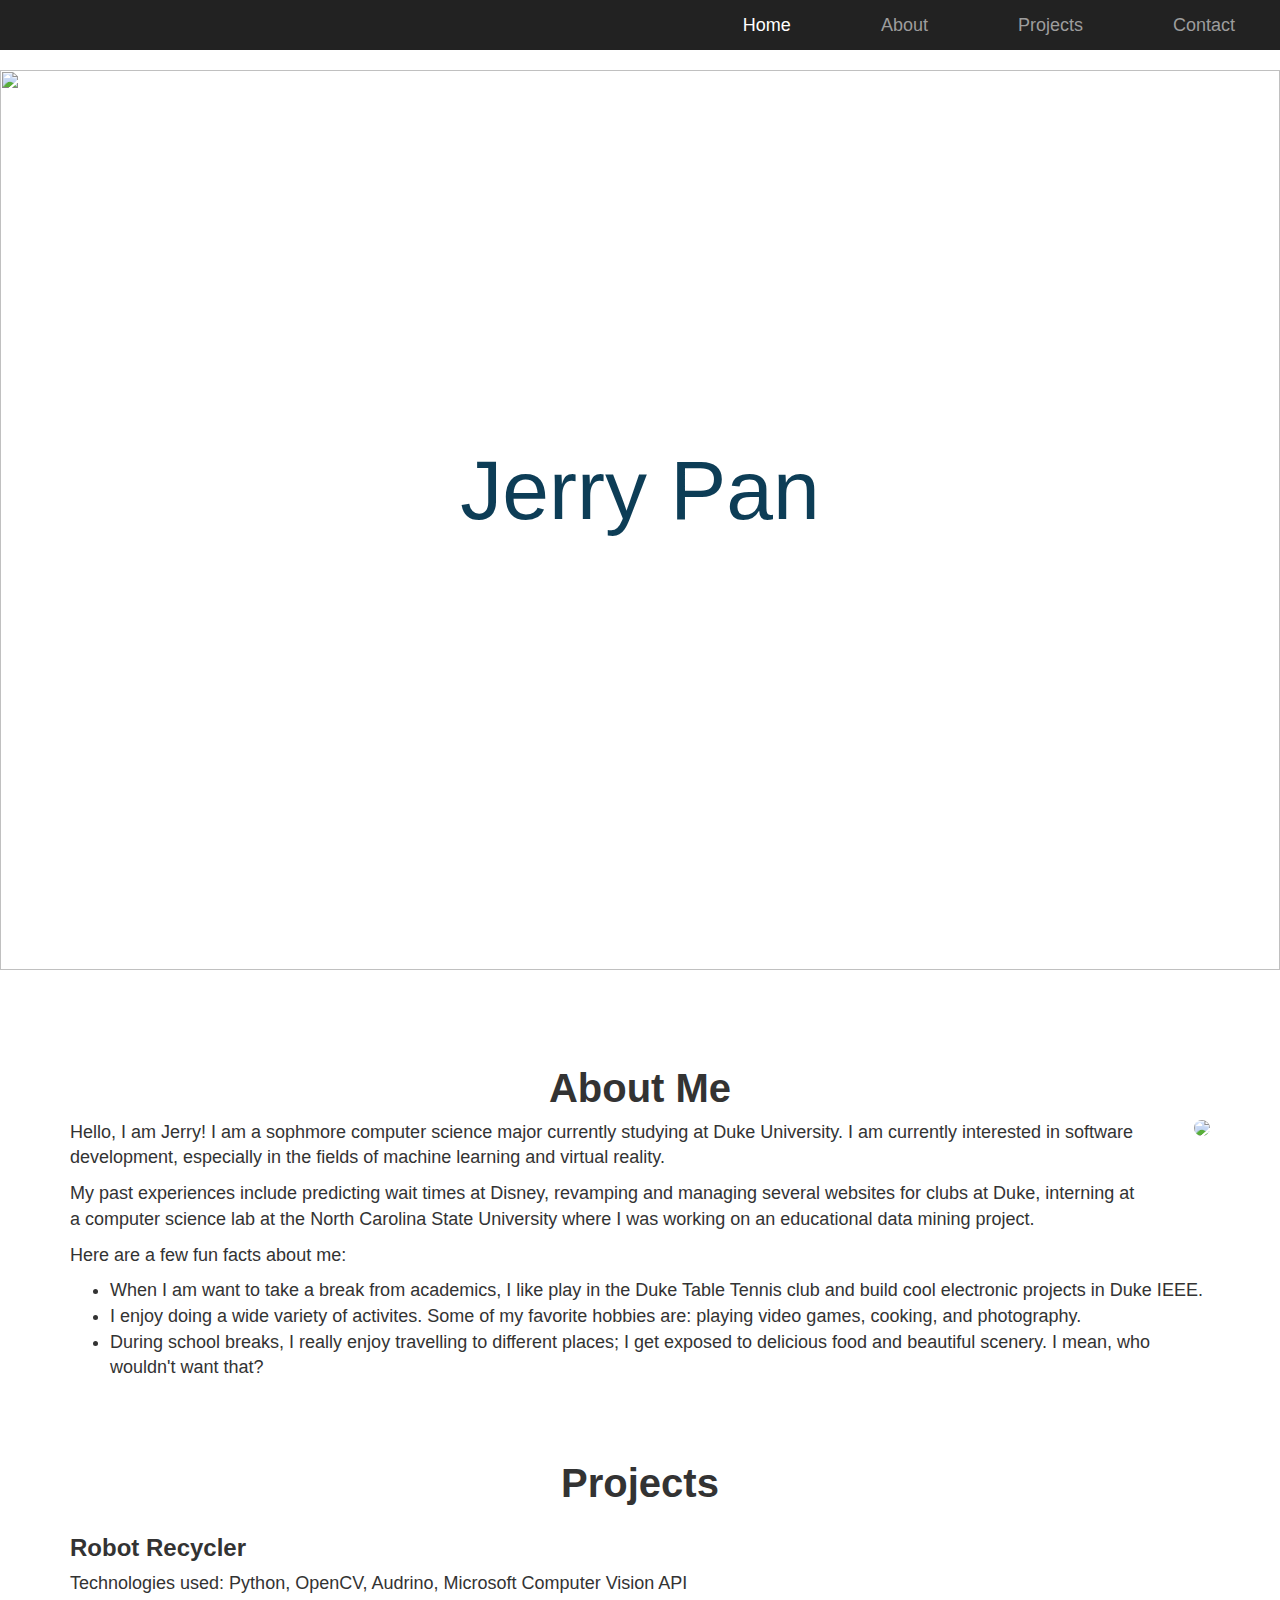
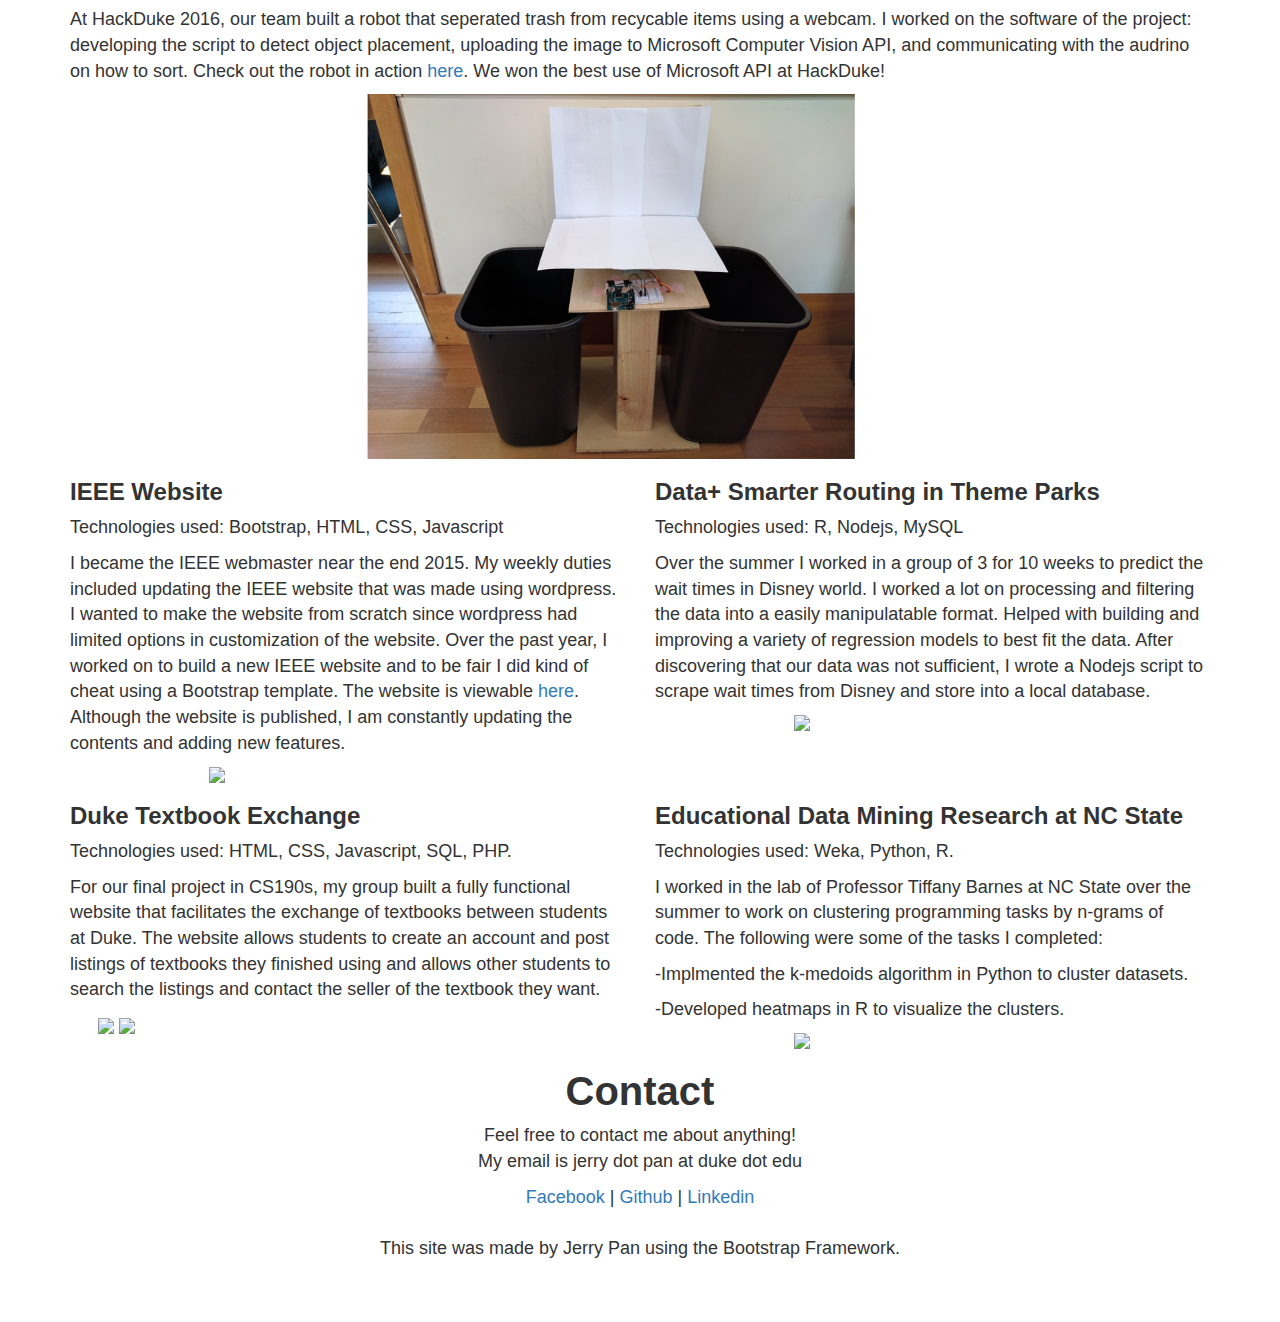
==== index.html @ 378d39f5 "Changed color theme" ====
<!DOCTYPE html>
 <html lang="en">
 <head>
  <meta charset="UTF-8">
  <meta http-equiv="X-UA-Compatible" content="IE=edge">
  <meta name="viewport" content="width=device-width, initial-scale=1">  
  <title>Jerry Pan</title>
  <link href="https://maxcdn.bootstrapcdn.com/bootstrap/3.3.6/css/bootstrap.min.css" rel="stylesheet">
  <link rel="stylesheet" href="css/styles.css">
</head>
<body data-spy="scroll" data-target=".navbar" data-offset="50">
  <header>

  <nav class="navbar navbar-default navbar-inverse navbar-static-top" role="navigation" data-spy="affix" ><!--data-offset="200"-->
    <div class="container-fluid">
    
      
      <div class="navbar-header">
        <button type="button" class="navbar-toggle collapsed" data-toggle="collapse" data-target="#bs-example-navbar-collapse-1" aria-expanded="false">
          <span class="sr-only">Toggle navigation</span>
          <span class="icon-bar"></span>
          <span class="icon-bar"></span>
          <span class="icon-bar"></span>
        </button>
      </div>

      <div class="collapse navbar-collapse" id="bs-example-navbar-collapse-1">
       <ul class="nav navbar-nav navbar-right">
              <li class="navbar-nav active"><a href="#Home">Home</a></li>
              <li class="navbar-nav"><a href="#About">About</a></li>
              <!-- <li class="navbar-nav"><a href="#pictures">Photos</a></li> -->
              <li class="navbar-nav"><a href="#Projects">Projects</a></li>
              <li class="navbar-nav"><a href="#Contact">Contact</a></li>
          </ul>
          
       
      </div><!-- /.navbar-collapse -->
    </div><!-- /.container-fluid -->
  </nav>

  </header>

<div class="content container" id="Home">
 <img class="img-responsive center-block" id="homepic" src="images/Darkened.jpg">
 <div class="row">
  <div id="overlay">  
    <section class="col-xs-12">
      <div id="headertext">
        Jerry Pan<br>
      </div>
      <div id="introtext">
        Duke computer science major passionate about the intersection of AI and Technology.      
      </div>
    </section>
  </div>
</div>
</div>

<div class="wrapper">
  <div class="content container" id="About">
    <br>
    <div class="row">
      <h2 class="text-center">About Me</h2>
      <section class="col-xs-12">
        <img id="pic5"src="images/me.JPG">
        <p>Hello, I am Jerry! I am a sophmore computer science major currently studying at Duke University. I am currently interested in software development, especially in the fields of machine learning and virtual reality.</p>
        <p> My past experiences include predicting wait times at Disney, revamping and managing several websites for clubs at Duke, interning at a computer science lab at the North Carolina State University where I was working on an educational data mining project.</p>
        <p>Here are a few fun facts about me:</p>
        <ul>
          <li>When I am want to take a break from academics, I like play in the Duke Table Tennis club and build cool electronic projects in Duke IEEE.</li>
          <li>I enjoy doing a wide variety of activites. Some of my favorite hobbies are: playing video games, cooking, and photography.</li>
          <li>During school breaks, I really enjoy travelling to different places; I get exposed to delicious food and beautiful scenery. I mean, who wouldn't want that?</li>
        </ul>
      </section>
    </div>
  </div>
</div>
<!-- <div class="wrapper1">
  <div class="content container" id="pictures">
      <div class="row">
          <section class="col-xs-12">
            <h2 class="text-center">Photo's from Cool Places I visited</h2><br>
          <div class="carousel slide" id="featured">
              <div class="carousel-inner">
                  <div class="item active">
                    <img src="images/DSCN5309.JPG">
                  </div>
                  <div class="item">
                    <img src="images/DSCN5311.JPG">
                  </div>
                  <div class="item">
                    <img src="images/DSCN5205.JPG"> 
                  </div>
                  <div class="item">
                    <img src="images/DSCN5261.JPG"> 
                  </div>          
                  <div class="item">
                    <img src="images/DSCN5342.JPG">                
                  </div>
                  <div class="item">
                    <img src="images/DSCN5366.JPG">
                  </div>
                  <div class="item">
                    <img src="images/DSCN5403.JPG">
                  </div>
                  <div class="item">
                    <img src="images/DSCN5111.JPG">                
                  </div>
                  <div class="item">
                    <img src="images/DSCN4968.JPG">
                  </div>
                  <div class="item">
                    <img src="images/DSCN5032.JPG">
                  </div>
                  <div class="item">
                    <img src="images/DSCN4844.JPG">                
                  </div>
              </div> 
             
          <a class="left carousel-control"
              href="#featured" role="button" data-slide="prev">
              <span class="glyphicon glyphicon-chevron-left"></span>
          </a>
          <a class="right carousel-control"
              href="#featured" role="button" data-slide="next">
              <span class="glyphicon glyphicon-chevron-right"></span>
          </a>

           </div> 

          </section>


      </div>
  </div>
</div> -->
<div class="wrapper1">
  <div class="content container" id="Projects">
    <h2 class="text-center">Projects</h2>
    <div class="row">
      <section class="col-sm-12">
        <h3><b>Robot Recycler</b> </h3>
        <p>Technologies used: Python, OpenCV, Audrino, Microsoft Computer Vision API </p>
        <p> At HackDuke 2016, our team built a robot that seperated trash from recycable items using a webcam. I worked on the software of the project: developing the script to detect object placement, uploading the image to Microsoft Computer Vision API, and communicating with the audrino on how to sort. Check out the robot in action <a href="https://www.youtube.com/watch?v=HsMHaefJWgg" target="blank">here</a>. We won the best use of Microsoft API at HackDuke!</p>
        <img id="pic3"src="images/smartRecycler.jpg"> 
      </section>
    </div>
    <div class="row">
      <section class="col-sm-6">
        <h3><b>IEEE Website</b> </h3>
        <p>Technologies used: Bootstrap, HTML, CSS, Javascript </p>
        <p> I became the IEEE webmaster near the end 2015. My weekly duties included updating the IEEE website that was made using wordpress. I wanted to make the website from scratch since wordpress had limited options in customization of the website. Over the past year, I worked on to build a new IEEE website and to be fair I did kind of cheat using a Bootstrap template. The website is viewable <a href="https://dukeieee.github.io/" target="_blank">here</a>. Although the website is published, I am constantly updating the contents and adding new features.</p>
        <img id="pic3"src="images/ieee.jpg"> 
      </section>
      <section class="col-sm-6">
        <h3><b>Data+ Smarter Routing in Theme Parks</b> </h3>
        <p>Technologies used: R, Nodejs, MySQL </p>
        <p> Over the summer I worked in a group of 3 for 10 weeks to predict the wait times in Disney world. I worked a lot on processing and filtering the data into a easily manipulatable format. Helped with building and improving a variety of regression models to best fit the data. After discovering that our data was not sufficient, I wrote a Nodejs script to scrape wait times from Disney and store into a local database. </p>
        <img id="pic3"src="images/poster.JPG"> 
      </section>
    </div>
    <div class="row">
      <section class="col-sm-6">
        <h3><b>Duke Textbook Exchange</b> </h3>
        <p> Technologies used: HTML, CSS, Javascript, SQL, PHP. <p>
          <p> For our final project in CS190s, my group built a fully functional website that facilitates the exchange of textbooks between students at Duke. The website allows students to create an account and post listings of textbooks they finished using and allows other students to search the listings and contact the seller of the textbook they want. <p>
            <img id="pic1"src="images/DukeTextBookExchange1.JPG">
            <img id="pic2"src="images/DukeTextBookExchange2.JPG">
          </section>
          <section class="col-sm-6">
            <h3><b>Educational Data Mining Research at NC State</b></h3>
            <p> Technologies used: Weka, Python, R. </p>
            <p> I worked in the lab of Professor Tiffany Barnes at NC State over the summer to work on clustering programming tasks by n-grams of code. The following were some of the tasks I completed:</p>
            <p> -Implmented the k-medoids algorithm in Python to cluster datasets.</p>
            <p> -Developed heatmaps in R to visualize the clusters. </p>
            <img id="pic4"src="images/NCSUEDM1.JPG">
          </section>
        </div>
      </div><!-- content container -->
    </div>


    <div class="wrapper4">
      <div class="content container" id="Contact">
        <div class="row">
          <section class="col-xs-12">
            <h2 class=text-center>Contact</h2>
            <p>Feel free to contact me about anything! <br> My email is jerry dot pan at duke dot edu</p>
            <ul id="social">
              <li><a href="https://www.facebook.com/MastaPan">Facebook</a></li> |
              <li><a href="https://github.com/jerryqypan">Github</a></li> |
              <li><a href="https://www.linkedin.com/in/jerry-pan-44510196">Linkedin</a></li>
            </ul>
            <br>
            <p> This site was made by Jerry Pan using the Bootstrap Framework.</p>
          </section>
        </div><!-- row -->
      </div>
    </body>
    <script src="https://ajax.googleapis.com/ajax/libs/jquery/1.11.3/jquery.min.js"></script>
    <script src="https://maxcdn.bootstrapcdn.com/bootstrap/3.3.6/js/bootstrap.min.js" integrity="sha384-0mSbJDEHialfmuBBQP6A4Qrprq5OVfW37PRR3j5ELqxss1yVqOtnepnHVP9aJ7xS" crossorigin="anonymous"></script>
    <script>$(function() {
      $('a[href*=#]:not([href=#],[href*=featured])').click(function() {
        if (location.pathname.replace(/^\//,'') == this.pathname.replace(/^\//,'') && location.hostname == this.hostname) {
          var target = $(this.hash);
          target = target.length ? target : $('[name=' + this.hash.slice(1) +']');
          if (target.length) {
            $('html,body').animate({
              scrollTop: target.offset().top-40
            }, 600);
            return false;
          }
        }
      });
    });</script>
    <script>
      (function ($) {
        $(document).ready(function(){
          $('.navbar').css('background-color','transparent');
          $('.navbar-nav>li>a').css('color','#0D3D56');
          $('.navbar-nav.active>a').css('background-color','transparent');



          $(function () {
            $(window).scroll(function () {

              if ($(this).scrollTop() > $("#Home").height()) {
               $('.navbar').css('visibility','visible');
        //$('.navbar-nav>li>a').css('color','');
        //$('.navbar-nav.active>a').css('font-weight','bold');

      } else {
      	$('.navbar').css('visibility','hidden');


      }
    });


          });

        });
      }(jQuery));
    </script>
    </html>
---- css/styles.css ----
.navbar-nav > li{
  padding-left:30px;
  padding-right:30px;
  font-size:18px;
}

.navbar-inverse .navbar-nav>.active>a, .navbar-inverse .navbar-nav>.active>a:focus, .navbar-inverse .navbar-nav>.active>a:hover{
    background-color:transparent;
}

.navbar-default {
    top:0;
    border-style: none;
    width:100%;
    

}
.navbar-inverse{
    border-style:none;
} 

#headertext{
    font-size: 6em;
    color: #0D3D56;

}
#introtext{

    font-size: 32px;
}
.wrapper{
    /*background-color: #29506D;
    color: #718EA4;*/
    padding-top:50px;
    padding-bottom:50px;

}
.wrapper1{
/*    background-color: #496D89;
    color: #123652;*/
}
.wrapper4{
/*    background-color: #000000;
    color: #ffffff;*/
    padding-bottom:50px;

}
#Projects{
    font-size:18px;
}
#About{
    /*//font-weight:bold;*/
    font-size:18px;
}
#Home{
    font-family:"Helvetica Neue",Helvetica,Arial,sans-serif;
    position:relative;
    width:100%;
    margin-top:0px;
    padding:0;
    height: 100vh;
    
}
#overlay{
    position:absolute;
    top:0px;
    left:0px;
    z-index: 100;
    width:100%;
    margin-top:40vh;
    color:white;
    text-align: center;
    max-height:50em;
    font-family:"Helvetica Neue",Helvetica,Arial,sans-serif;
}
#homepic{
    width:100%;
    background-size:cover;
    z-index: -200;
    height: 100vh;
    

}
#Contact ul{
    list-style: none;
    margin:0;
    padding:0;
}
#Contact li{
    display:inline;
}*/

body{ 
    padding-top: 0px;
 }


#Contact{
  text-align: center;
  font-size:18px;
}

#pic1{
    margin-left:5%;
    display:inline-block;
    max-width:45%;
}
#pic2{
    max-width:45%;
    display:inline-block;
}
#pic3{
    max-width:45%;
    margin-left:25%;
    margin-top:10px;
    display:block;
}
#pictures{
    padding-top:20px;
	max-width: 800px;
    margin-left:auto;
    margin-right: auto;
    padding-bottom:50px;
}

#pic4{
    max-width:45%;
    margin-left:25%;
    margin-top:10px;
    display:block;
}
#pic5{
    max-width: 250px;
    border-radius: 10px;
    margin-left:50px;
   
    display:block;
    float:right;
    margin-bottom:10%;
}


#video{
	max-width: 800px;
}

h2{
    font-weight: 700;
    font-size: 40px;
}

@media screen and (max-width:700px){
    #headertext{
    font-size: 36px;

}

#introtext{

    font-size: 16px;
}
}
@media screen and (max-width:500px){
    #pic5{
   float:none;
   margin-left:auto;
    margin-right:auto;
}
}
@media (max-width: 767.5px) { need the .5 for somereason 
.navbar-nav {
    margin: 0;
    padding: 7.5px 15px;
}
}
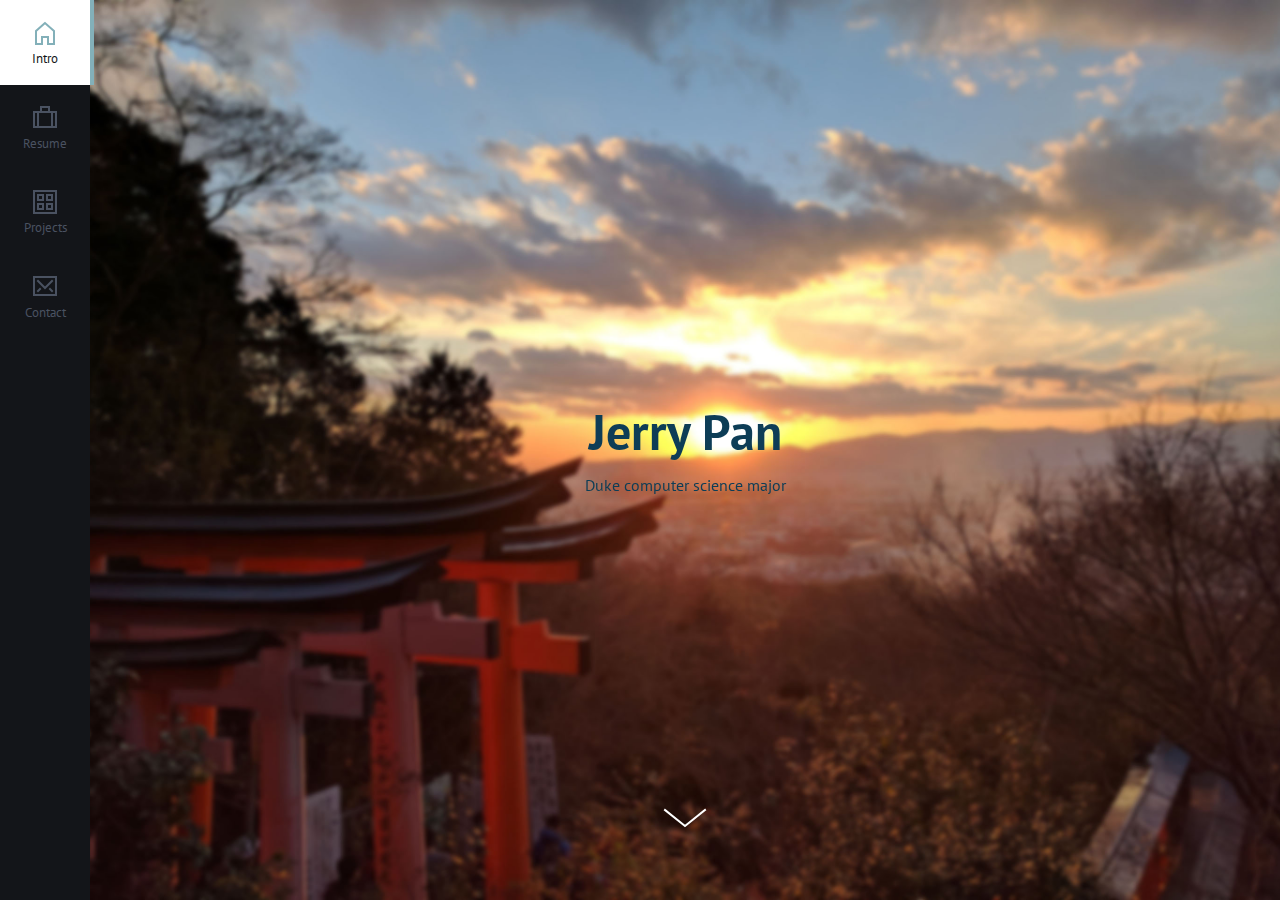
==== commit 815a7e0f: "updated resume" ====
--- a/index.html
+++ b/index.html
@@ -1,246 +1,81 @@
- <!DOCTYPE html>
- <html lang="en">
- <head>
-  <meta charset="UTF-8">
-  <meta http-equiv="X-UA-Compatible" content="IE=edge">
-  <meta name="viewport" content="width=device-width, initial-scale=1">  
-  <title>Jerry Pan</title>
-  <link href="https://maxcdn.bootstrapcdn.com/bootstrap/3.3.6/css/bootstrap.min.css" rel="stylesheet">
-  <link rel="stylesheet" href="css/styles.css">
+<!doctype html>
+<html lang="en" class="no-js">
+<head>
+	<meta charset="UTF-8">
+	<meta name="viewport" content="width=device-width, initial-scale=1">
+
+	<link href='http://fonts.googleapis.com/css?family=PT+Sans:400,700' rel='stylesheet' type='text/css'>
+
+	<link rel="stylesheet" href="css/reset.css"> <!-- CSS reset -->
+	<link rel="stylesheet" href="css/style.css"> <!-- Resource style -->
+	<link rel="stylesheet" href="css/grid12.css">
+	<script src="js/modernizr.js"></script> <!-- Modernizr -->
+
+	<title>Jerry Pan | Personal Website</title>
 </head>
-<body data-spy="scroll" data-target=".navbar" data-offset="50">
-  <header>
+<body>
+	<nav class="cd-side-navigation">
+		<ul>
+			<li>
+				<a href="#0" class="selected" data-menu="index">
+					<svg class="nc-icon outline" xmlns="http://www.w3.org/2000/svg" xmlns:xlink="http://www.w3.org/1999/xlink" x="0px" y="0px" width="24px" height="24px" viewBox="0 0 24 24"><g transform="translate(0, 0)"> <polygon fill="none" stroke="#4a5261" stroke-width="2" stroke-linecap="square" stroke-miterlimit="10" points="12,2 3,10 3,23 9,23 9,16 15,16 15,23 21,23 21,10 " stroke-linejoin="miter"></polygon> </g></svg>
+					Intro
+				</a>
+			</li>
 
-  <nav class="navbar navbar-default navbar-inverse navbar-static-top" role="navigation" data-spy="affix" ><!--data-offset="200"-->
-    <div class="container-fluid">
-    
-      
-      <div class="navbar-header">
-        <button type="button" class="navbar-toggle collapsed" data-toggle="collapse" data-target="#bs-example-navbar-collapse-1" aria-expanded="false">
-          <span class="sr-only">Toggle navigation</span>
-          <span class="icon-bar"></span>
-          <span class="icon-bar"></span>
-          <span class="icon-bar"></span>
-        </button>
-      </div>
+			<li>
+				<a href="#0" data-menu="resume">
+					<svg class="nc-icon outline" xmlns="http://www.w3.org/2000/svg" xmlns:xlink="http://www.w3.org/1999/xlink" x="0px" y="0px" width="24px" height="24px" viewBox="0 0 24 24"><g transform="translate(0, 0)"> <polyline data-color="color-2" fill="none" stroke="#4a5261" stroke-width="2" stroke-linecap="square" stroke-miterlimit="10" points=" 16,7 16,2 8,2 8,7 " stroke-linejoin="miter"></polyline> <rect x="1" y="7" fill="none" stroke="#4a5261" stroke-width="2" stroke-linecap="square" stroke-miterlimit="10" width="22" height="15" stroke-linejoin="miter"></rect> <line fill="none" stroke="#4a5261" stroke-width="2" stroke-linecap="square" stroke-miterlimit="10" x1="5" y1="7" x2="5" y2="22" stroke-linejoin="miter"></line> <line fill="none" stroke="#4a5261" stroke-width="2" stroke-linecap="square" stroke-miterlimit="10" x1="19" y1="7" x2="19" y2="22" stroke-linejoin="miter"></line> </g></svg>
+					Resume
+				</a>
+			</li>
 
-      <div class="collapse navbar-collapse" id="bs-example-navbar-collapse-1">
-       <ul class="nav navbar-nav navbar-right">
-              <li class="navbar-nav active"><a href="#Home">Home</a></li>
-              <li class="navbar-nav"><a href="#About">About</a></li>
-              <!-- <li class="navbar-nav"><a href="#pictures">Photos</a></li> -->
-              <li class="navbar-nav"><a href="#Projects">Projects</a></li>
-              <li class="navbar-nav"><a href="#Contact">Contact</a></li>
-          </ul>
-          
-       
-      </div><!-- /.navbar-collapse -->
-    </div><!-- /.container-fluid -->
-  </nav>
+			<li>
+				<a href="#0" data-menu="projects">
+					<svg class="nc-icon outline" xmlns="http://www.w3.org/2000/svg" xmlns:xlink="http://www.w3.org/1999/xlink" x="0px" y="0px" width="24px" height="24px" viewBox="0 0 24 24"><g transform="translate(0, 0)"> <rect x="1" y="1" fill="none" stroke="#4a5261" stroke-width="2" stroke-linecap="square" stroke-miterlimit="10" width="22" height="22" stroke-linejoin="miter"></rect> <rect data-color="color-2" x="5" y="5" fill="none" stroke="#4a5261" stroke-width="2" stroke-linecap="square" stroke-miterlimit="10" width="5" height="5" stroke-linejoin="miter"></rect> <rect data-color="color-2" x="14" y="5" fill="none" stroke="#4a5261" stroke-width="2" stroke-linecap="square" stroke-miterlimit="10" width="5" height="5" stroke-linejoin="miter"></rect> <rect data-color="color-2" x="5" y="14" fill="none" stroke="#4a5261" stroke-width="2" stroke-linecap="square" stroke-miterlimit="10" width="5" height="5" stroke-linejoin="miter"></rect> <rect data-color="color-2" x="14" y="14" fill="none" stroke="#4a5261" stroke-width="2" stroke-linecap="square" stroke-miterlimit="10" width="5" height="5" stroke-linejoin="miter"></rect> </g></svg>
+					Projects
+				</a>
+			</li>
 
-  </header>
+			<li>
+				<a href="#0" data-menu="contact">
+					<svg class="nc-icon outline" xmlns="http://www.w3.org/2000/svg" xmlns:xlink="http://www.w3.org/1999/xlink" x="0px" y="0px" width="24px" height="24px" viewBox="0 0 24 24"><g transform="translate(0, 0)"> <polyline data-color="color-2" fill="none" stroke="#4a5261" stroke-width="2" stroke-linecap="square" stroke-miterlimit="10" points=" 19,7 12,14 5,7 " stroke-linejoin="miter"></polyline> <rect x="1" y="3" fill="none" stroke="#4a5261" stroke-width="2" stroke-linecap="square" stroke-miterlimit="10" width="22" height="18" stroke-linejoin="miter"></rect> <line data-color="color-2" fill="none" stroke="#4a5261" stroke-width="2" stroke-linecap="square" stroke-miterlimit="10" x1="7" y1="15" x2="5" y2="17" stroke-linejoin="miter"></line> <line data-color="color-2" fill="none" stroke="#4a5261" stroke-width="2" stroke-linecap="square" stroke-miterlimit="10" x1="17" y1="15" x2="19" y2="17" stroke-linejoin="miter"></line> </g></svg>
+					</svg>
+					Contact
+				</a>
+			</li>
+		</ul>
+	</nav> <!-- .cd-side-navigation -->
 
-<div class="content container" id="Home">
- <img class="img-responsive center-block" id="homepic" src="images/Darkened.jpg">
- <div class="row">
-  <div id="overlay">  
-    <section class="col-xs-12">
-      <div id="headertext">
-        Jerry Pan<br>
-      </div>
-      <div id="introtext">
-        Duke computer science major passionate about the intersection of AI and Technology.      
-      </div>
-    </section>
-  </div>
-</div>
-</div>
+	<main class="cd-main">
+		<section class="cd-section index visible">
+			<header>
+				<div class="cd-title">
+					<h2>Jerry Pan</h2>
+					<h3>Duke computer science major</h3>
+				</div>
+				<a href="#index-content" class="cd-scroll">Scroll Down</a>
+			</header>
+			<div class="cd-content" id="index-content">
+				<div class="photoContainer">
+						<img id="photo" src="./img/profilepicture.png"/>
+				</div>
+				<p>
+					Hello, I am Jerry! I am a junior at Duke University studying computer science. I am primarily interested in the fields of machine learning, artificial intelligence, and virtual reality. I want to use machine learning and artificial intelligence to solve interesting and challenging problems.
+				</p>
+				<p>
+					Some of the cool things I have done in the past include building a trash/recycling sorter, predicting wait times at Disney, and building a convolutional neural network to predict handwritten digits. Check out all the cool things I have done in the <a class="projectsLink" href="#0" data-menu="projects">projects</a> section!
+				</p>
+				<p>
+					In my free time, I like to play video games, watch anime, and take photos. With the recent news of the DeepMind AI challenging professional players and the release of the Starcraft II machine learning API, I am excited to combine my professional passions with my hobbies. In addition, I really like taking photos, especially of the places I have visited. There are lots of breathtaking places in the world, and I would like to explore all of them one day and capture them with my camera. All of the background photos for each section was taken by me (besides the Duke Class of 2019 photo, I was in the photo though!).
+				</p>
+			</div> <!-- .cd-content -->
+		</section> <!-- .cd-section -->
+	</main> <!-- .cd-main -->
 
-<div class="wrapper">
-  <div class="content container" id="About">
-    <br>
-    <div class="row">
-      <h2 class="text-center">About Me</h2>
-      <section class="col-xs-12">
-        <img id="pic5"src="images/me.JPG">
-        <p>Hello, I am Jerry! I am a sophmore computer science major currently studying at Duke University. I am currently interested in software development, especially in the fields of machine learning and virtual reality.</p>
-        <p> My past experiences include predicting wait times at Disney, revamping and managing several websites for clubs at Duke, interning at a computer science lab at the North Carolina State University where I was working on an educational data mining project.</p>
-        <p>Here are a few fun facts about me:</p>
-        <ul>
-          <li>When I am want to take a break from academics, I like play in the Duke Table Tennis club and build cool electronic projects in Duke IEEE.</li>
-          <li>I enjoy doing a wide variety of activites. Some of my favorite hobbies are: playing video games, cooking, and photography.</li>
-          <li>During school breaks, I really enjoy travelling to different places; I get exposed to delicious food and beautiful scenery. I mean, who wouldn't want that?</li>
-        </ul>
-      </section>
-    </div>
-  </div>
-</div>
-<!-- <div class="wrapper1">
-  <div class="content container" id="pictures">
-      <div class="row">
-          <section class="col-xs-12">
-            <h2 class="text-center">Photo's from Cool Places I visited</h2><br>
-          <div class="carousel slide" id="featured">
-              <div class="carousel-inner">
-                  <div class="item active">
-                    <img src="images/DSCN5309.JPG">
-                  </div>
-                  <div class="item">
-                    <img src="images/DSCN5311.JPG">
-                  </div>
-                  <div class="item">
-                    <img src="images/DSCN5205.JPG"> 
-                  </div>
-                  <div class="item">
-                    <img src="images/DSCN5261.JPG"> 
-                  </div>          
-                  <div class="item">
-                    <img src="images/DSCN5342.JPG">                
-                  </div>
-                  <div class="item">
-                    <img src="images/DSCN5366.JPG">
-                  </div>
-                  <div class="item">
-                    <img src="images/DSCN5403.JPG">
-                  </div>
-                  <div class="item">
-                    <img src="images/DSCN5111.JPG">                
-                  </div>
-                  <div class="item">
-                    <img src="images/DSCN4968.JPG">
-                  </div>
-                  <div class="item">
-                    <img src="images/DSCN5032.JPG">
-                  </div>
-                  <div class="item">
-                    <img src="images/DSCN4844.JPG">                
-                  </div>
-              </div> 
-             
-          <a class="left carousel-control"
-              href="#featured" role="button" data-slide="prev">
-              <span class="glyphicon glyphicon-chevron-left"></span>
-          </a>
-          <a class="right carousel-control"
-              href="#featured" role="button" data-slide="next">
-              <span class="glyphicon glyphicon-chevron-right"></span>
-          </a>
-
-           </div> 
-
-          </section>
-
-
-      </div>
-  </div>
-</div> -->
-<div class="wrapper1">
-  <div class="content container" id="Projects">
-    <h2 class="text-center">Projects</h2>
-    <div class="row">
-      <section class="col-sm-12">
-        <h3><b>Robot Recycler</b> </h3>
-        <p>Technologies used: Python, OpenCV, Audrino, Microsoft Computer Vision API </p>
-        <p> At HackDuke 2016, our team built a robot that seperated trash from recycable items using a webcam. I worked on the software of the project: developing the script to detect object placement, uploading the image to Microsoft Computer Vision API, and communicating with the audrino on how to sort. Check out the robot in action <a href="https://www.youtube.com/watch?v=HsMHaefJWgg" target="blank">here</a>. We won the best use of Microsoft API at HackDuke!</p>
-        <img id="pic3"src="images/smartRecycler.jpg"> 
-      </section>
-    </div>
-    <div class="row">
-      <section class="col-sm-6">
-        <h3><b>IEEE Website</b> </h3>
-        <p>Technologies used: Bootstrap, HTML, CSS, Javascript </p>
-        <p> I became the IEEE webmaster near the end 2015. My weekly duties included updating the IEEE website that was made using wordpress. I wanted to make the website from scratch since wordpress had limited options in customization of the website. Over the past year, I worked on to build a new IEEE website and to be fair I did kind of cheat using a Bootstrap template. The website is viewable <a href="https://dukeieee.github.io/" target="_blank">here</a>. Although the website is published, I am constantly updating the contents and adding new features.</p>
-        <img id="pic3"src="images/ieee.jpg"> 
-      </section>
-      <section class="col-sm-6">
-        <h3><b>Data+ Smarter Routing in Theme Parks</b> </h3>
-        <p>Technologies used: R, Nodejs, MySQL </p>
-        <p> Over the summer I worked in a group of 3 for 10 weeks to predict the wait times in Disney world. I worked a lot on processing and filtering the data into a easily manipulatable format. Helped with building and improving a variety of regression models to best fit the data. After discovering that our data was not sufficient, I wrote a Nodejs script to scrape wait times from Disney and store into a local database. </p>
-        <img id="pic3"src="images/poster.JPG"> 
-      </section>
-    </div>
-    <div class="row">
-      <section class="col-sm-6">
-        <h3><b>Duke Textbook Exchange</b> </h3>
-        <p> Technologies used: HTML, CSS, Javascript, SQL, PHP. <p>
-          <p> For our final project in CS190s, my group built a fully functional website that facilitates the exchange of textbooks between students at Duke. The website allows students to create an account and post listings of textbooks they finished using and allows other students to search the listings and contact the seller of the textbook they want. <p>
-            <img id="pic1"src="images/DukeTextBookExchange1.JPG">
-            <img id="pic2"src="images/DukeTextBookExchange2.JPG">
-          </section>
-          <section class="col-sm-6">
-            <h3><b>Educational Data Mining Research at NC State</b></h3>
-            <p> Technologies used: Weka, Python, R. </p>
-            <p> I worked in the lab of Professor Tiffany Barnes at NC State over the summer to work on clustering programming tasks by n-grams of code. The following were some of the tasks I completed:</p>
-            <p> -Implmented the k-medoids algorithm in Python to cluster datasets.</p>
-            <p> -Developed heatmaps in R to visualize the clusters. </p>
-            <img id="pic4"src="images/NCSUEDM1.JPG">
-          </section>
-        </div>
-      </div><!-- content container -->
-    </div>
-
-
-    <div class="wrapper4">
-      <div class="content container" id="Contact">
-        <div class="row">
-          <section class="col-xs-12">
-            <h2 class=text-center>Contact</h2>
-            <p>Feel free to contact me about anything! <br> My email is jerry dot pan at duke dot edu</p>
-            <ul id="social">
-              <li><a href="https://www.facebook.com/MastaPan">Facebook</a></li> |
-              <li><a href="https://github.com/jerryqypan">Github</a></li> |
-              <li><a href="https://www.linkedin.com/in/jerry-pan-44510196">Linkedin</a></li>
-            </ul>
-            <br>
-            <p> This site was made by Jerry Pan using the Bootstrap Framework.</p>
-          </section>
-        </div><!-- row -->
-      </div>
-    </body>
-    <script src="https://ajax.googleapis.com/ajax/libs/jquery/1.11.3/jquery.min.js"></script>
-    <script src="https://maxcdn.bootstrapcdn.com/bootstrap/3.3.6/js/bootstrap.min.js" integrity="sha384-0mSbJDEHialfmuBBQP6A4Qrprq5OVfW37PRR3j5ELqxss1yVqOtnepnHVP9aJ7xS" crossorigin="anonymous"></script>
-    <script>$(function() {
-      $('a[href*=#]:not([href=#],[href*=featured])').click(function() {
-        if (location.pathname.replace(/^\//,'') == this.pathname.replace(/^\//,'') && location.hostname == this.hostname) {
-          var target = $(this.hash);
-          target = target.length ? target : $('[name=' + this.hash.slice(1) +']');
-          if (target.length) {
-            $('html,body').animate({
-              scrollTop: target.offset().top-40
-            }, 600);
-            return false;
-          }
-        }
-      });
-    });</script>
-    <script>
-      (function ($) {
-        $(document).ready(function(){
-          $('.navbar').css('background-color','transparent');
-          $('.navbar-nav>li>a').css('color','#0D3D56');
-          $('.navbar-nav.active>a').css('background-color','transparent');
-
-
-
-          $(function () {
-            $(window).scroll(function () {
-
-              if ($(this).scrollTop() > $("#Home").height()) {
-               $('.navbar').css('visibility','visible');
-        //$('.navbar-nav>li>a').css('color','');
-        //$('.navbar-nav.active>a').css('font-weight','bold');
-
-      } else {
-      	$('.navbar').css('visibility','hidden');
-
-
-      }
-    });
-
-
-          });
-
-        });
-      }(jQuery));
-    </script>
-    </html>+	<div id="cd-loading-bar" data-scale="1" class="index"></div> <!-- lateral loading bar -->
+<script src="js/jquery-2.1.4.js"></script>
+<script src="js/velocity.min.js"></script>
+<script src="js/main.js"></script> <!-- Resource jQuery -->
+</body>
+</html>
--- a/css/style.css
+++ b/css/style.css
@@ -0,0 +1,589 @@
+/* -------------------------------- 
+
+Primary style
+
+-------------------------------- */
+*, *::after, *::before {
+  box-sizing: border-box;
+}
+
+html {
+  font-size: 62.5%;
+}
+
+body {
+  font-size: 1.6rem;
+  font-family: "PT Sans", sans-serif;
+  color: #83b0b9;
+  background-color: #343943;
+}
+
+a {
+  color: #d35657;
+  text-decoration: none;
+}
+
+/* -------------------------------- 
+
+Navigation
+
+-------------------------------- */
+.cd-side-navigation {
+  position: fixed;
+  z-index: 3;
+  top: 0;
+  left: 0;
+  height: 100vh;
+  width: 74px;
+  overflow: hidden;
+}
+.cd-side-navigation::before {
+  /* background color of the side navigation */
+  content: '';
+  position: absolute;
+  top: 0;
+  left: 0;
+  height: 100%;
+  width: -webkit-calc(100% - 4px);
+  width: calc(100% - 4px);
+  background-color: #131519;
+}
+.cd-side-navigation ul {
+  height: 100%;
+  overflow-y: auto;
+  -webkit-overflow-scrolling: touch;
+}
+.cd-side-navigation li {
+  width: -webkit-calc(100% - 4px);
+  width: calc(100% - 4px);
+}
+.cd-side-navigation a {
+  display: block;
+  position: relative;
+  padding: 4em 0 1.5em;
+  font-size: 1.2rem;
+  text-align: center;
+  color: #4a5261;
+  -webkit-transition: background-color 0.2s, color 0.2s;
+  -moz-transition: background-color 0.2s, color 0.2s;
+  transition: background-color 0.2s, color 0.2s;
+}
+.cd-side-navigation a svg {
+  /* this is the icon */
+  position: absolute;
+  left: 50%;
+  right: auto;
+  -webkit-transform: translateX(-50%);
+  -moz-transform: translateX(-50%);
+  -ms-transform: translateX(-50%);
+  -o-transform: translateX(-50%);
+  transform: translateX(-50%);
+  top: 1.3em;
+}
+.cd-side-navigation a svg * {
+  -webkit-transition: stroke 0.2s;
+  -moz-transition: stroke 0.2s;
+  transition: stroke 0.2s;
+}
+.cd-side-navigation a::after {
+  /* 4px line to the right of the item - visible on hover */
+  content: '';
+  position: absolute;
+  top: 0;
+  right: -4px;
+  height: 100%;
+  width: 4px;
+  background-color: #83b0b9;
+  opacity: 0;
+  -webkit-transition: opacity 0.2s;
+  -moz-transition: opacity 0.2s;
+  transition: opacity 0.2s;
+  pointer-events: none;
+}
+.no-touch .cd-side-navigation a:hover {
+  background-color: #08090b;
+}
+.no-touch .cd-side-navigation a:hover::after {
+  opacity: 1;
+}
+.cd-side-navigation a.selected, .no-touch .cd-side-navigation a.selected:hover {
+  background-color: #ffffff;
+  color: #131519;
+}
+.cd-side-navigation a.selected > svg *, .no-touch .cd-side-navigation a.selected:hover > svg * {
+  stroke: #83b0b9;
+}
+.cd-side-navigation li:nth-of-type(2) .selected > svg *,
+.cd-side-navigation li:nth-of-type(2) .selected:hover > svg * {
+  stroke: #d35657;
+}
+.cd-side-navigation li:nth-of-type(3) .selected > svg *,
+.cd-side-navigation li:nth-of-type(3) .selected:hover > svg * {
+  stroke: #343943;
+}
+.cd-side-navigation li:nth-of-type(4) .selected > svg *,
+.cd-side-navigation li:nth-of-type(4) .selected:hover > svg * {
+  stroke: #e4b162;
+}
+.cd-side-navigation li:nth-of-type(2) a::after {
+  background-color: #d35657;
+}
+.cd-side-navigation li:nth-of-type(3) a::after {
+  background-color: #343943;
+}
+.cd-side-navigation li:nth-of-type(4) a::after {
+  background-color: #e4b162;
+}
+@media only screen and (min-width: 480px) {
+  .cd-side-navigation {
+    width: 94px;
+  }
+  .cd-side-navigation a {
+    padding: 4em 0 1.5em;
+    font-size: 1.3rem;
+  }
+  .cd-side-navigation a svg {
+    top: 1.6em;
+  }
+}
+
+/* -------------------------------- 
+
+ Main Content
+
+-------------------------------- */
+.cd-main {
+  height: 100vh;
+  overflow: hidden;
+}
+
+.cd-section {
+  position: absolute;
+  z-index: 1;
+  top: 0;
+  left: 0;
+  height: 100%;
+  width: 100%;
+  overflow-y: auto;
+  padding-left: 70px;
+  /* Force Hardware Acceleration */
+  -webkit-backface-visibility: hidden;
+  backface-visibility: hidden;
+  -webkit-transform: translateZ(0);
+  -moz-transform: translateZ(0);
+  -ms-transform: translateZ(0);
+  -o-transform: translateZ(0);
+  transform: translateZ(0);
+  -webkit-transform: translateX(-100%);
+  -moz-transform: translateX(-100%);
+  -ms-transform: translateX(-100%);
+  -o-transform: translateX(-100%);
+  transform: translateX(-100%);
+  -webkit-transition: -webkit-transform 0s 0.5s;
+  -moz-transition: -moz-transform 0s 0.5s;
+  transition: transform 0s 0.5s;
+}
+.cd-section.overflow-hidden {
+  /* this class is used to hide the scrolling bar while a new section is entering the viewport */
+  overflow: hidden;
+}
+.cd-section header {
+  position: relative;
+  height: 100vh;
+  width: 100%;
+  /*background: #83b0b9;*/
+  background: url("../img/homeBackground.jpg") no-repeat center center fixed;
+  -webkit-background-size: cover;
+  -moz-background-size: cover;
+  -o-background-size: cover;
+  background-size: cover;
+  overflow: hidden;
+}
+.cd-section.resume header {
+  background: url("../img/resumeBackground.jpg") no-repeat center center fixed;
+  -webkit-background-size: cover;
+  -moz-background-size: cover;
+  -o-background-size: cover;
+  background-size: cover;
+  overflow: hidden;
+  color: #d35657;
+  background-color: #d35657;
+}
+.cd-section.projects header {
+   background: url("../img/projectsBackground.jpg") no-repeat center center fixed;
+  -webkit-background-size: cover;
+  -moz-background-size: cover;
+  -o-background-size: cover;
+  background-size: cover;
+  overflow: hidden;
+  background-color: #343943;
+}
+.cd-section.contact header {
+  background: url("../img/contactBackground.jpg") no-repeat center center fixed;
+  -webkit-background-size: cover;
+  -moz-background-size: cover;
+  -o-background-size: cover;
+  background-size: cover;
+  overflow: hidden;
+  background-color: #e4b162;
+}
+.cd-section .cd-scroll {
+  /* this is the arrow at the bottom of the header */
+  display: block;
+  position: absolute;
+  bottom: 60px;
+  left: -webkit-calc(50vw - (74px - 4px)/2);
+  left: calc(50vw - (74px - 4px)/2);
+  width: 44px;
+  height: 44px;
+  /* image replacement */
+  overflow: hidden;
+  text-indent: 100%;
+  white-space: nowrap;
+  visibility: hidden;
+  -webkit-transition: -webkit-transform 0s 0.5s, visibility 0s 0.5s;
+  -moz-transition: -moz-transform 0s 0.5s, visibility 0s 0.5s;
+  transition: transform 0s 0.5s, visibility 0s 0.5s;
+  -webkit-transform: translateX(-50%) scale(0);
+  -moz-transform: translateX(-50%) scale(0);
+  -ms-transform: translateX(-50%) scale(0);
+  -o-transform: translateX(-50%) scale(0);
+  transform: translateX(-50%) scale(0);
+  background: url("../img/cd-icon-arrow.svg") no-repeat center center;
+}
+.cd-section.visible {
+  /* this is the visible/selected section */
+  position: relative;
+  z-index: 2;
+  -webkit-overflow-scrolling: touch;
+  -webkit-transform: translateX(0);
+  -moz-transform: translateX(0);
+  -ms-transform: translateX(0);
+  -o-transform: translateX(0);
+  transform: translateX(0);
+  -webkit-transition: -webkit-transform 0.5s 0s;
+  -moz-transition: -moz-transform 0.5s 0s;
+  transition: transform 0.5s 0s;
+}
+.cd-section.visible .cd-scroll {
+  visibility: visible;
+  -webkit-transform: translateX(-50%) scale(1);
+  -moz-transform: translateX(-50%) scale(1);
+  -ms-transform: translateX(-50%) scale(1);
+  -o-transform: translateX(-50%) scale(1);
+  transform: translateX(-50%) scale(1);
+  -webkit-transition: -webkit-transform 0.3s 0.5s, visibility 0s 0s;
+  -moz-transition: -moz-transform 0.3s 0.5s, visibility 0s 0s;
+  transition: transform 0.3s 0.5s, visibility 0s 0s;
+  -webkit-animation: cd-scroll-down 1.2s 0.9s;
+  -moz-animation: cd-scroll-down 1.2s 0.9s;
+  animation: cd-scroll-down 1.2s 0.9s;
+  -webkit-animation-iteration-count: 2;
+  -moz-animation-iteration-count: 2;
+  animation-iteration-count: 2;
+}
+#resume-content img{ 
+  width:60%;
+  margin-left:20%;
+  margin-right:auto;
+}#projects-content{ 
+
+}
+#contact-content ul{ 
+  text-align:center;
+}
+#contact-content p{ 
+  text-align:center;
+}
+#contact-content li{ 
+      display:inline;
+
+}
+@media only screen and (min-width: 480px) {
+  .cd-section {
+    padding-left: 90px;
+  }
+  .cd-section .cd-scroll {
+    left: -webkit-calc(50vw - (94px - 4px)/2);
+    left: calc(50vw - (94px - 4px)/2);
+  }
+}
+
+@-webkit-keyframes cd-scroll-down {
+  0% {
+    -webkit-transform: translateX(-50%) scale(1);
+  }
+  50% {
+    -webkit-transform: translateY(10px) translateX(-50%) scale(1);
+  }
+  100% {
+    -webkit-transform: translateX(-50%) scale(1);
+  }
+}
+@-moz-keyframes cd-scroll-down {
+  0% {
+    -moz-transform: translateX(-50%) scale(1);
+  }
+  50% {
+    -moz-transform: translateY(10px) translateX(-50%) scale(1);
+  }
+  100% {
+    -moz-transform: translateX(-50%) scale(1);
+  }
+}
+@keyframes cd-scroll-down {
+  0% {
+    -webkit-transform: translateX(-50%) scale(1);
+    -moz-transform: translateX(-50%) scale(1);
+    -ms-transform: translateX(-50%) scale(1);
+    -o-transform: translateX(-50%) scale(1);
+    transform: translateX(-50%) scale(1);
+  }
+  50% {
+    -webkit-transform: translateY(10px) translateX(-50%) scale(1);
+    -moz-transform: translateY(10px) translateX(-50%) scale(1);
+    -ms-transform: translateY(10px) translateX(-50%) scale(1);
+    -o-transform: translateY(10px) translateX(-50%) scale(1);
+    transform: translateY(10px) translateX(-50%) scale(1);
+  }
+  100% {
+    -webkit-transform: translateX(-50%) scale(1);
+    -moz-transform: translateX(-50%) scale(1);
+    -ms-transform: translateX(-50%) scale(1);
+    -o-transform: translateX(-50%) scale(1);
+    transform: translateX(-50%) scale(1);
+  }
+}
+.cd-title {
+  position: absolute;
+  top: 50%;
+  left: 0;
+  /* this prevents title from jumping when the section scroll bar is visible */
+  width: calc(100vw - 90px);
+  padding: 1em;
+  color: #0D3D56;
+  text-align: center;
+  /* Force Hardware Acceleration */
+  -webkit-backface-visibility: hidden;
+  backface-visibility: hidden;
+  -webkit-transform: translateZ(0);
+  -moz-transform: translateZ(0);
+  -ms-transform: translateZ(0);
+  -o-transform: translateZ(0);
+  transform: translateZ(0);
+  opacity: 0;
+  -webkit-transform: translateY(-50%) translateX(-80px);
+  -moz-transform: translateY(-50%) translateX(-80px);
+  -ms-transform: translateY(-50%) translateX(-80px);
+  -o-transform: translateY(-50%) translateX(-80px);
+  transform: translateY(-50%) translateX(-80px);
+  -webkit-transition: -webkit-transform 0s 0.5s, opacity 0s 0.5s;
+  -moz-transition: -moz-transform 0s 0.5s, opacity 0s 0.5s;
+  transition: transform 0s 0.5s, opacity 0s 0.5s;
+}
+.project-title{
+  color: white;
+}
+.contact-title{
+  color: white;
+}
+.cd-title h2 {
+  font-size: 2.8rem;
+  font-weight: 700;
+  margin-bottom: 20px;
+}
+.cd-title span {
+  opacity: 0.6;
+}
+.visible .cd-title {
+  opacity: 1;
+  -webkit-transform: translateY(-50%);
+  -moz-transform: translateY(-50%);
+  -ms-transform: translateY(-50%);
+  -o-transform: translateY(-50%);
+  transform: translateY(-50%);
+  -webkit-transition: -webkit-transform 0.4s 0.3s, opacity 0.4s 0.3s;
+  -moz-transition: -moz-transform 0.4s 0.3s, opacity 0.4s 0.3s;
+  transition: transform 0.4s 0.3s, opacity 0.4s 0.3s;
+}
+@media only screen and (min-width: 768px) {
+  .cd-title h2 {
+    font-size: 5rem;
+  }
+}
+
+.cd-content {
+  padding: 2em 0;
+  background-color: #ebebeb;
+}
+.cd-content p {
+  width: 90%;
+  max-width: 800px;
+  margin: 0 auto 2em;
+  font-size: 1.4rem;
+  line-height: 1.6;
+  color: #999999;
+}
+@media only screen and (min-width: 768px) {
+  .cd-content {
+    padding: 4em 0;
+  }
+  .cd-content p {
+    font-size: 1.6rem;
+  }
+}
+
+/* -------------------------------- 
+
+ Loading Bar
+
+-------------------------------- */
+#cd-loading-bar {
+  position: fixed;
+  z-index: 2;
+  left: 70px;
+  width: 4px;
+  visibility: hidden;
+  /* Force Hardware Acceleration */
+  -webkit-backface-visibility: hidden;
+  backface-visibility: hidden;
+  -webkit-transform: translateZ(0);
+  -moz-transform: translateZ(0);
+  -ms-transform: translateZ(0);
+  -o-transform: translateZ(0);
+  transform: translateZ(0);
+}
+#cd-loading-bar.index {
+  background-color: #83b0b9;
+}
+#cd-loading-bar.resume {
+  background-color: #d35657;
+}
+#cd-loading-bar.projects {
+  background-color: #343943;
+}
+#cd-loading-bar.contact {
+  background-color: #e4b162;
+}
+#cd-loading-bar.loading {
+  visibility: visible;
+}
+@media only screen and (min-width: 480px) {
+  #cd-loading-bar {
+    left: 90px;
+  }
+}
+/* --------------------Project Page Styling--------------------- */
+.project.paper  {
+  margin: 10vh auto;
+  min-width: 20vw;
+  max-width: 60vh;
+  min-height: 20vh;
+  border-radius: 4px;
+  box-shadow: 0 15px 35px rgba(50, 50, 90, 0.1), 0 5px 15px rgba(0, 0, 0, 0.07);
+  transition: .6s ease;
+  background: white;
+  text-align: center;
+}
+
+.project.paper:hover  {
+  box-shadow: 0 18px 35px rgba(50, 50, 90, 0.1), 0 8px 15px rgba(0, 0, 0, 0.07);
+  transform: translateY(-1px);
+}
+
+ .project img {
+  max-width: 100%;
+  max-height: 100%;
+}
+
+ .project.poster  {
+  border-radius: 4px 4px 0 0;
+  margin-bottom: 2vh;
+}
+
+ .project h1  {
+  font-size: 2.6rem;
+  color: #303336;
+  letter-spacing: 1px;
+  margin: 2vh 4vw;
+  font-family: "Playfair Display", serif;
+}
+
+  .project h2  {
+  font-size: 1.5rem;
+  color: #A0A6AB;
+  letter-spacing: 1px;
+  font-family: "Open Sans", sans-serif;
+  font-weight: 500;
+
+}
+
+  .project hr  {
+  width: 20%;
+  margin-top: 2vh;
+  margin-bottom: 2vh;
+  border: 0;
+  border-bottom: 1px solid #E6E9EC;
+}
+
+  .project p  {
+  text-align: center;
+  padding-bottom: 1vh;
+  color: #A0A6AB;
+  font-family: "Playfair Display", serif;
+  font-weight: 500;
+  font-size: 1.5rem;
+  line-height: 1.7rem;
+}
+
+.project.btn,
+ .project a.btn {
+  display: inline-block;
+  text-transform: uppercase;
+  cursor: pointer;
+  text-decoration: none;
+  line-height: 20px;
+  border-radius: 5px;
+  padding: 1vh 2vh;
+  letter-spacing: .02rem;
+  background: #0736A4;
+  color: white;
+  font-family: "Open Sans", sans-serif;
+  font-size: 1rem;
+  box-shadow: 0 0px 0px rgba(48, 51, 54, 0.1), 0 0px 0px transparent;
+}
+
+.project.btn  ,
+ .project a.btn:hover  {
+  background: #0680CD;
+  box-shadow: 0 7px 14px rgba(48, 51, 54, 0.1), 0 3px 6px rgba(0, 0, 0, 0.08);
+  transform: translateY(-1px);
+}
+
+.btn.project ,
+ .project  a.btn:active {
+  box-shadow: 0 4px 6px rgba(48, 51, 54, 0.1), 0 1px 3px rgba(0, 0, 0, 0.12);
+  transform: translateY(1px);
+}
+
+.space.project {
+  height: 4vh;
+}
+/* --------------------Photo Styling----------------------- */
+#photo {
+  width:350px;
+  display: block;
+  margin: auto;
+  border-radius:25px;
+}
+.photoContainer{
+  margin-bottom: 4em;
+}
+@media only screen and (max-width: 768px) {
+  .photoContainer{
+  margin-bottom: 2em;
+}
+ #photo{
+  width:300px;
+ }
+}--- a/css/grid12.css
+++ b/css/grid12.css
@@ -0,0 +1,913 @@
+@-ms-viewport {
+  width: device-width;
+}
+.visible-xs,
+.visible-sm,
+.visible-md,
+.visible-lg {
+  display: none !important;
+}
+.visible-xs-block,
+.visible-xs-inline,
+.visible-xs-inline-block,
+.visible-sm-block,
+.visible-sm-inline,
+.visible-sm-inline-block,
+.visible-md-block,
+.visible-md-inline,
+.visible-md-inline-block,
+.visible-lg-block,
+.visible-lg-inline,
+.visible-lg-inline-block {
+  display: none !important;
+}
+@media (max-width: 767px) {
+  .visible-xs {
+    display: block !important;
+  }
+  table.visible-xs {
+    display: table;
+  }
+  tr.visible-xs {
+    display: table-row !important;
+  }
+  th.visible-xs,
+  td.visible-xs {
+    display: table-cell !important;
+  }
+}
+@media (max-width: 767px) {
+  .visible-xs-block {
+    display: block !important;
+  }
+}
+@media (max-width: 767px) {
+  .visible-xs-inline {
+    display: inline !important;
+  }
+}
+@media (max-width: 767px) {
+  .visible-xs-inline-block {
+    display: inline-block !important;
+  }
+}
+@media (min-width: 768px) and (max-width: 991px) {
+  .visible-sm {
+    display: block !important;
+  }
+  table.visible-sm {
+    display: table;
+  }
+  tr.visible-sm {
+    display: table-row !important;
+  }
+  th.visible-sm,
+  td.visible-sm {
+    display: table-cell !important;
+  }
+}
+@media (min-width: 768px) and (max-width: 991px) {
+  .visible-sm-block {
+    display: block !important;
+  }
+}
+@media (min-width: 768px) and (max-width: 991px) {
+  .visible-sm-inline {
+    display: inline !important;
+  }
+}
+@media (min-width: 768px) and (max-width: 991px) {
+  .visible-sm-inline-block {
+    display: inline-block !important;
+  }
+}
+@media (min-width: 992px) and (max-width: 1199px) {
+  .visible-md {
+    display: block !important;
+  }
+  table.visible-md {
+    display: table;
+  }
+  tr.visible-md {
+    display: table-row !important;
+  }
+  th.visible-md,
+  td.visible-md {
+    display: table-cell !important;
+  }
+}
+@media (min-width: 992px) and (max-width: 1199px) {
+  .visible-md-block {
+    display: block !important;
+  }
+}
+@media (min-width: 992px) and (max-width: 1199px) {
+  .visible-md-inline {
+    display: inline !important;
+  }
+}
+@media (min-width: 992px) and (max-width: 1199px) {
+  .visible-md-inline-block {
+    display: inline-block !important;
+  }
+}
+@media (min-width: 1200px) {
+  .visible-lg {
+    display: block !important;
+  }
+  table.visible-lg {
+    display: table;
+  }
+  tr.visible-lg {
+    display: table-row !important;
+  }
+  th.visible-lg,
+  td.visible-lg {
+    display: table-cell !important;
+  }
+}
+@media (min-width: 1200px) {
+  .visible-lg-block {
+    display: block !important;
+  }
+}
+@media (min-width: 1200px) {
+  .visible-lg-inline {
+    display: inline !important;
+  }
+}
+@media (min-width: 1200px) {
+  .visible-lg-inline-block {
+    display: inline-block !important;
+  }
+}
+@media (max-width: 767px) {
+  .hidden-xs {
+    display: none !important;
+  }
+}
+@media (min-width: 768px) and (max-width: 991px) {
+  .hidden-sm {
+    display: none !important;
+  }
+}
+@media (min-width: 992px) and (max-width: 1199px) {
+  .hidden-md {
+    display: none !important;
+  }
+}
+@media (min-width: 1200px) {
+  .hidden-lg {
+    display: none !important;
+  }
+}
+.visible-print {
+  display: none !important;
+}
+@media print {
+  .visible-print {
+    display: block !important;
+  }
+  table.visible-print {
+    display: table;
+  }
+  tr.visible-print {
+    display: table-row !important;
+  }
+  th.visible-print,
+  td.visible-print {
+    display: table-cell !important;
+  }
+}
+.visible-print-block {
+  display: none !important;
+}
+@media print {
+  .visible-print-block {
+    display: block !important;
+  }
+}
+.visible-print-inline {
+  display: none !important;
+}
+@media print {
+  .visible-print-inline {
+    display: inline !important;
+  }
+}
+.visible-print-inline-block {
+  display: none !important;
+}
+@media print {
+  .visible-print-inline-block {
+    display: inline-block !important;
+  }
+}
+@media print {
+  .hidden-print {
+    display: none !important;
+  }
+}
+.container {
+  margin-right: auto;
+  margin-left: auto;
+  padding-left: 15px;
+  padding-right: 15px;
+}
+@media (min-width: 768px) {
+  .container {
+    width: 750px;
+  }
+}
+@media (min-width: 992px) {
+  .container {
+    width: 970px;
+  }
+}
+@media (min-width: 1200px) {
+  .container {
+    width: 1170px;
+  }
+}
+.container-fluid {
+  margin-right: auto;
+  margin-left: auto;
+  padding-left: 15px;
+  padding-right: 15px;
+}
+.row {
+  /*margin-left: -15px;
+  margin-right: -15px;*/
+}
+.col, .col-xs-1, .col-sm-1, .col-md-1, .col-lg-1, .col-xs-2, .col-sm-2, .col-md-2, .col-lg-2, .col-xs-3, .col-sm-3, .col-md-3, .col-lg-3, .col-xs-4, .col-sm-4, .col-md-4, .col-lg-4, .col-xs-5, .col-sm-5, .col-md-5, .col-lg-5, .col-xs-6, .col-sm-6, .col-md-6, .col-lg-6, .col-xs-7, .col-sm-7, .col-md-7, .col-lg-7, .col-xs-8, .col-sm-8, .col-md-8, .col-lg-8, .col-xs-9, .col-sm-9, .col-md-9, .col-lg-9, .col-xs-10, .col-sm-10, .col-md-10, .col-lg-10, .col-xs-11, .col-sm-11, .col-md-11, .col-lg-11, .col-xs-12, .col-sm-12, .col-md-12, .col-lg-12 {
+  position: relative;
+  min-height: 1px;
+  padding-left: 15px;
+  padding-right: 15px;
+}
+.col, .col-xs-1, .col-xs-2, .col-xs-3, .col-xs-4, .col-xs-5, .col-xs-6, .col-xs-7, .col-xs-8, .col-xs-9, .col-xs-10, .col-xs-11, .col-xs-12 {
+  float: left;
+}
+.col-xs-12 {
+  width: 100%;
+}
+.col-xs-11 {
+  width: 91.66666667%;
+}
+.col-xs-10 {
+  width: 83.33333333%;
+}
+.col-xs-9 {
+  width: 75%;
+}
+.col-xs-8 {
+  width: 66.66666667%;
+}
+.col-xs-7 {
+  width: 58.33333333%;
+}
+.col-xs-6 {
+  width: 50%;
+}
+.col-xs-5 {
+  width: 41.66666667%;
+}
+.col-xs-4 {
+  width: 33.33333333%;
+}
+.col-xs-3 {
+  width: 25%;
+}
+.col-xs-2 {
+  width: 16.66666667%;
+}
+.col-xs-1 {
+  width: 8.33333333%;
+}
+.col-xs-pull-12 {
+  right: 100%;
+}
+.col-xs-pull-11 {
+  right: 91.66666667%;
+}
+.col-xs-pull-10 {
+  right: 83.33333333%;
+}
+.col-xs-pull-9 {
+  right: 75%;
+}
+.col-xs-pull-8 {
+  right: 66.66666667%;
+}
+.col-xs-pull-7 {
+  right: 58.33333333%;
+}
+.col-xs-pull-6 {
+  right: 50%;
+}
+.col-xs-pull-5 {
+  right: 41.66666667%;
+}
+.col-xs-pull-4 {
+  right: 33.33333333%;
+}
+.col-xs-pull-3 {
+  right: 25%;
+}
+.col-xs-pull-2 {
+  right: 16.66666667%;
+}
+.col-xs-pull-1 {
+  right: 8.33333333%;
+}
+.col-xs-pull-0 {
+  right: auto;
+}
+.col-xs-push-12 {
+  left: 100%;
+}
+.col-xs-push-11 {
+  left: 91.66666667%;
+}
+.col-xs-push-10 {
+  left: 83.33333333%;
+}
+.col-xs-push-9 {
+  left: 75%;
+}
+.col-xs-push-8 {
+  left: 66.66666667%;
+}
+.col-xs-push-7 {
+  left: 58.33333333%;
+}
+.col-xs-push-6 {
+  left: 50%;
+}
+.col-xs-push-5 {
+  left: 41.66666667%;
+}
+.col-xs-push-4 {
+  left: 33.33333333%;
+}
+.col-xs-push-3 {
+  left: 25%;
+}
+.col-xs-push-2 {
+  left: 16.66666667%;
+}
+.col-xs-push-1 {
+  left: 8.33333333%;
+}
+.col-xs-push-0 {
+  left: auto;
+}
+.col-xs-offset-12 {
+  margin-left: 100%;
+}
+.col-xs-offset-11 {
+  margin-left: 91.66666667%;
+}
+.col-xs-offset-10 {
+  margin-left: 83.33333333%;
+}
+.col-xs-offset-9 {
+  margin-left: 75%;
+}
+.col-xs-offset-8 {
+  margin-left: 66.66666667%;
+}
+.col-xs-offset-7 {
+  margin-left: 58.33333333%;
+}
+.col-xs-offset-6 {
+  margin-left: 50%;
+}
+.col-xs-offset-5 {
+  margin-left: 41.66666667%;
+}
+.col-xs-offset-4 {
+  margin-left: 33.33333333%;
+}
+.col-xs-offset-3 {
+  margin-left: 25%;
+}
+.col-xs-offset-2 {
+  margin-left: 16.66666667%;
+}
+.col-xs-offset-1 {
+  margin-left: 8.33333333%;
+}
+.col-xs-offset-0 {
+  margin-left: 0%;
+}
+@media (min-width: 768px) {
+  .col, .col-sm-1, .col-sm-2, .col-sm-3, .col-sm-4, .col-sm-5, .col-sm-6, .col-sm-7, .col-sm-8, .col-sm-9, .col-sm-10, .col-sm-11, .col-sm-12 {
+    float: left;
+  }
+  .col-sm-12 {
+    width: 100%;
+  }
+  .col-sm-11 {
+    width: 91.66666667%;
+  }
+  .col-sm-10 {
+    width: 83.33333333%;
+  }
+  .col-sm-9 {
+    width: 75%;
+  }
+  .col-sm-8 {
+    width: 66.66666667%;
+  }
+  .col-sm-7 {
+    width: 58.33333333%;
+  }
+  .col-sm-6 {
+    width: 50%;
+  }
+  .col-sm-5 {
+    width: 41.66666667%;
+  }
+  .col-sm-4 {
+    width: 33.33333333%;
+  }
+  .col-sm-3 {
+    width: 25%;
+  }
+  .col-sm-2 {
+    width: 16.66666667%;
+  }
+  .col-sm-1 {
+    width: 8.33333333%;
+  }
+  .col-sm-pull-12 {
+    right: 100%;
+  }
+  .col-sm-pull-11 {
+    right: 91.66666667%;
+  }
+  .col-sm-pull-10 {
+    right: 83.33333333%;
+  }
+  .col-sm-pull-9 {
+    right: 75%;
+  }
+  .col-sm-pull-8 {
+    right: 66.66666667%;
+  }
+  .col-sm-pull-7 {
+    right: 58.33333333%;
+  }
+  .col-sm-pull-6 {
+    right: 50%;
+  }
+  .col-sm-pull-5 {
+    right: 41.66666667%;
+  }
+  .col-sm-pull-4 {
+    right: 33.33333333%;
+  }
+  .col-sm-pull-3 {
+    right: 25%;
+  }
+  .col-sm-pull-2 {
+    right: 16.66666667%;
+  }
+  .col-sm-pull-1 {
+    right: 8.33333333%;
+  }
+  .col-sm-pull-0 {
+    right: auto;
+  }
+  .col-sm-push-12 {
+    left: 100%;
+  }
+  .col-sm-push-11 {
+    left: 91.66666667%;
+  }
+  .col-sm-push-10 {
+    left: 83.33333333%;
+  }
+  .col-sm-push-9 {
+    left: 75%;
+  }
+  .col-sm-push-8 {
+    left: 66.66666667%;
+  }
+  .col-sm-push-7 {
+    left: 58.33333333%;
+  }
+  .col-sm-push-6 {
+    left: 50%;
+  }
+  .col-sm-push-5 {
+    left: 41.66666667%;
+  }
+  .col-sm-push-4 {
+    left: 33.33333333%;
+  }
+  .col-sm-push-3 {
+    left: 25%;
+  }
+  .col-sm-push-2 {
+    left: 16.66666667%;
+  }
+  .col-sm-push-1 {
+    left: 8.33333333%;
+  }
+  .col-sm-push-0 {
+    left: auto;
+  }
+  .col-sm-offset-12 {
+    margin-left: 100%;
+  }
+  .col-sm-offset-11 {
+    margin-left: 91.66666667%;
+  }
+  .col-sm-offset-10 {
+    margin-left: 83.33333333%;
+  }
+  .col-sm-offset-9 {
+    margin-left: 75%;
+  }
+  .col-sm-offset-8 {
+    margin-left: 66.66666667%;
+  }
+  .col-sm-offset-7 {
+    margin-left: 58.33333333%;
+  }
+  .col-sm-offset-6 {
+    margin-left: 50%;
+  }
+  .col-sm-offset-5 {
+    margin-left: 41.66666667%;
+  }
+  .col-sm-offset-4 {
+    margin-left: 33.33333333%;
+  }
+  .col-sm-offset-3 {
+    margin-left: 25%;
+  }
+  .col-sm-offset-2 {
+    margin-left: 16.66666667%;
+  }
+  .col-sm-offset-1 {
+    margin-left: 8.33333333%;
+  }
+  .col-sm-offset-0 {
+    margin-left: 0%;
+  }
+}
+@media (min-width: 992px) {
+  .col, .col-md-1, .col-md-2, .col-md-3, .col-md-4, .col-md-5, .col-md-6, .col-md-7, .col-md-8, .col-md-9, .col-md-10, .col-md-11, .col-md-12 {
+    float: left;
+  }
+  .col-md-12 {
+    width: 100%;
+  }
+  .col-md-11 {
+    width: 91.66666667%;
+  }
+  .col-md-10 {
+    width: 83.33333333%;
+  }
+  .col-md-9 {
+    width: 75%;
+  }
+  .col-md-8 {
+    width: 66.66666667%;
+  }
+  .col-md-7 {
+    width: 58.33333333%;
+  }
+  .col-md-6 {
+    width: 50%;
+  }
+  .col-md-5 {
+    width: 41.66666667%;
+  }
+  .col-md-4 {
+    width: 33.33333333%;
+  }
+  .col-md-3 {
+    width: 25%;
+  }
+  .col-md-2 {
+    width: 16.66666667%;
+  }
+  .col-md-1 {
+    width: 8.33333333%;
+  }
+  .col-md-pull-12 {
+    right: 100%;
+  }
+  .col-md-pull-11 {
+    right: 91.66666667%;
+  }
+  .col-md-pull-10 {
+    right: 83.33333333%;
+  }
+  .col-md-pull-9 {
+    right: 75%;
+  }
+  .col-md-pull-8 {
+    right: 66.66666667%;
+  }
+  .col-md-pull-7 {
+    right: 58.33333333%;
+  }
+  .col-md-pull-6 {
+    right: 50%;
+  }
+  .col-md-pull-5 {
+    right: 41.66666667%;
+  }
+  .col-md-pull-4 {
+    right: 33.33333333%;
+  }
+  .col-md-pull-3 {
+    right: 25%;
+  }
+  .col-md-pull-2 {
+    right: 16.66666667%;
+  }
+  .col-md-pull-1 {
+    right: 8.33333333%;
+  }
+  .col-md-pull-0 {
+    right: auto;
+  }
+  .col-md-push-12 {
+    left: 100%;
+  }
+  .col-md-push-11 {
+    left: 91.66666667%;
+  }
+  .col-md-push-10 {
+    left: 83.33333333%;
+  }
+  .col-md-push-9 {
+    left: 75%;
+  }
+  .col-md-push-8 {
+    left: 66.66666667%;
+  }
+  .col-md-push-7 {
+    left: 58.33333333%;
+  }
+  .col-md-push-6 {
+    left: 50%;
+  }
+  .col-md-push-5 {
+    left: 41.66666667%;
+  }
+  .col-md-push-4 {
+    left: 33.33333333%;
+  }
+  .col-md-push-3 {
+    left: 25%;
+  }
+  .col-md-push-2 {
+    left: 16.66666667%;
+  }
+  .col-md-push-1 {
+    left: 8.33333333%;
+  }
+  .col-md-push-0 {
+    left: auto;
+  }
+  .col-md-offset-12 {
+    margin-left: 100%;
+  }
+  .col-md-offset-11 {
+    margin-left: 91.66666667%;
+  }
+  .col-md-offset-10 {
+    margin-left: 83.33333333%;
+  }
+  .col-md-offset-9 {
+    margin-left: 75%;
+  }
+  .col-md-offset-8 {
+    margin-left: 66.66666667%;
+  }
+  .col-md-offset-7 {
+    margin-left: 58.33333333%;
+  }
+  .col-md-offset-6 {
+    margin-left: 50%;
+  }
+  .col-md-offset-5 {
+    margin-left: 41.66666667%;
+  }
+  .col-md-offset-4 {
+    margin-left: 33.33333333%;
+  }
+  .col-md-offset-3 {
+    margin-left: 25%;
+  }
+  .col-md-offset-2 {
+    margin-left: 16.66666667%;
+  }
+  .col-md-offset-1 {
+    margin-left: 8.33333333%;
+  }
+  .col-md-offset-0 {
+    margin-left: 0%;
+  }
+}
+@media (min-width: 1200px) {
+  .col, .col-lg-1, .col-lg-2, .col-lg-3, .col-lg-4, .col-lg-5, .col-lg-6, .col-lg-7, .col-lg-8, .col-lg-9, .col-lg-10, .col-lg-11, .col-lg-12 {
+    float: left;
+  }
+  .col-lg-12 {
+    width: 100%;
+  }
+  .col-lg-11 {
+    width: 91.66666667%;
+  }
+  .col-lg-10 {
+    width: 83.33333333%;
+  }
+  .col-lg-9 {
+    width: 75%;
+  }
+  .col-lg-8 {
+    width: 66.66666667%;
+  }
+  .col-lg-7 {
+    width: 58.33333333%;
+  }
+  .col-lg-6 {
+    width: 50%;
+  }
+  .col-lg-5 {
+    width: 41.66666667%;
+  }
+  .col-lg-4 {
+    width: 33.33333333%;
+  }
+  .col-lg-3 {
+    width: 25%;
+  }
+  .col-lg-2 {
+    width: 16.66666667%;
+  }
+  .col-lg-1 {
+    width: 8.33333333%;
+  }
+  .col-lg-pull-12 {
+    right: 100%;
+  }
+  .col-lg-pull-11 {
+    right: 91.66666667%;
+  }
+  .col-lg-pull-10 {
+    right: 83.33333333%;
+  }
+  .col-lg-pull-9 {
+    right: 75%;
+  }
+  .col-lg-pull-8 {
+    right: 66.66666667%;
+  }
+  .col-lg-pull-7 {
+    right: 58.33333333%;
+  }
+  .col-lg-pull-6 {
+    right: 50%;
+  }
+  .col-lg-pull-5 {
+    right: 41.66666667%;
+  }
+  .col-lg-pull-4 {
+    right: 33.33333333%;
+  }
+  .col-lg-pull-3 {
+    right: 25%;
+  }
+  .col-lg-pull-2 {
+    right: 16.66666667%;
+  }
+  .col-lg-pull-1 {
+    right: 8.33333333%;
+  }
+  .col-lg-pull-0 {
+    right: auto;
+  }
+  .col-lg-push-12 {
+    left: 100%;
+  }
+  .col-lg-push-11 {
+    left: 91.66666667%;
+  }
+  .col-lg-push-10 {
+    left: 83.33333333%;
+  }
+  .col-lg-push-9 {
+    left: 75%;
+  }
+  .col-lg-push-8 {
+    left: 66.66666667%;
+  }
+  .col-lg-push-7 {
+    left: 58.33333333%;
+  }
+  .col-lg-push-6 {
+    left: 50%;
+  }
+  .col-lg-push-5 {
+    left: 41.66666667%;
+  }
+  .col-lg-push-4 {
+    left: 33.33333333%;
+  }
+  .col-lg-push-3 {
+    left: 25%;
+  }
+  .col-lg-push-2 {
+    left: 16.66666667%;
+  }
+  .col-lg-push-1 {
+    left: 8.33333333%;
+  }
+  .col-lg-push-0 {
+    left: auto;
+  }
+  .col-lg-offset-12 {
+    margin-left: 100%;
+  }
+  .col-lg-offset-11 {
+    margin-left: 91.66666667%;
+  }
+  .col-lg-offset-10 {
+    margin-left: 83.33333333%;
+  }
+  .col-lg-offset-9 {
+    margin-left: 75%;
+  }
+  .col-lg-offset-8 {
+    margin-left: 66.66666667%;
+  }
+  .col-lg-offset-7 {
+    margin-left: 58.33333333%;
+  }
+  .col-lg-offset-6 {
+    margin-left: 50%;
+  }
+  .col-lg-offset-5 {
+    margin-left: 41.66666667%;
+  }
+  .col-lg-offset-4 {
+    margin-left: 33.33333333%;
+  }
+  .col-lg-offset-3 {
+    margin-left: 25%;
+  }
+  .col-lg-offset-2 {
+    margin-left: 16.66666667%;
+  }
+  .col-lg-offset-1 {
+    margin-left: 8.33333333%;
+  }
+  .col-lg-offset-0 {
+    margin-left: 0%;
+  }
+}
+.clearfix,
+.clearfix:before,
+.clearfix:after,
+.container:before,
+.container:after,
+.container-fluid:before,
+.container-fluid:after,
+.row:before,
+.row:after {
+  content: " ";
+  display: table;
+}
+.clearfix:after,
+.container:after,
+.container-fluid:after,
+.row:after {
+  clear: both;
+}
+.center-block {
+  display: block;
+  margin-left: auto;
+  margin-right: auto;
+}
+.pull-right {
+  float: right !important;
+}
+.pull-left {
+  float: left !important;
+}
+*,
+*:before,
+*:after {
+  -webkit-box-sizing: border-box;
+  -moz-box-sizing: border-box;
+  box-sizing: border-box;
+}